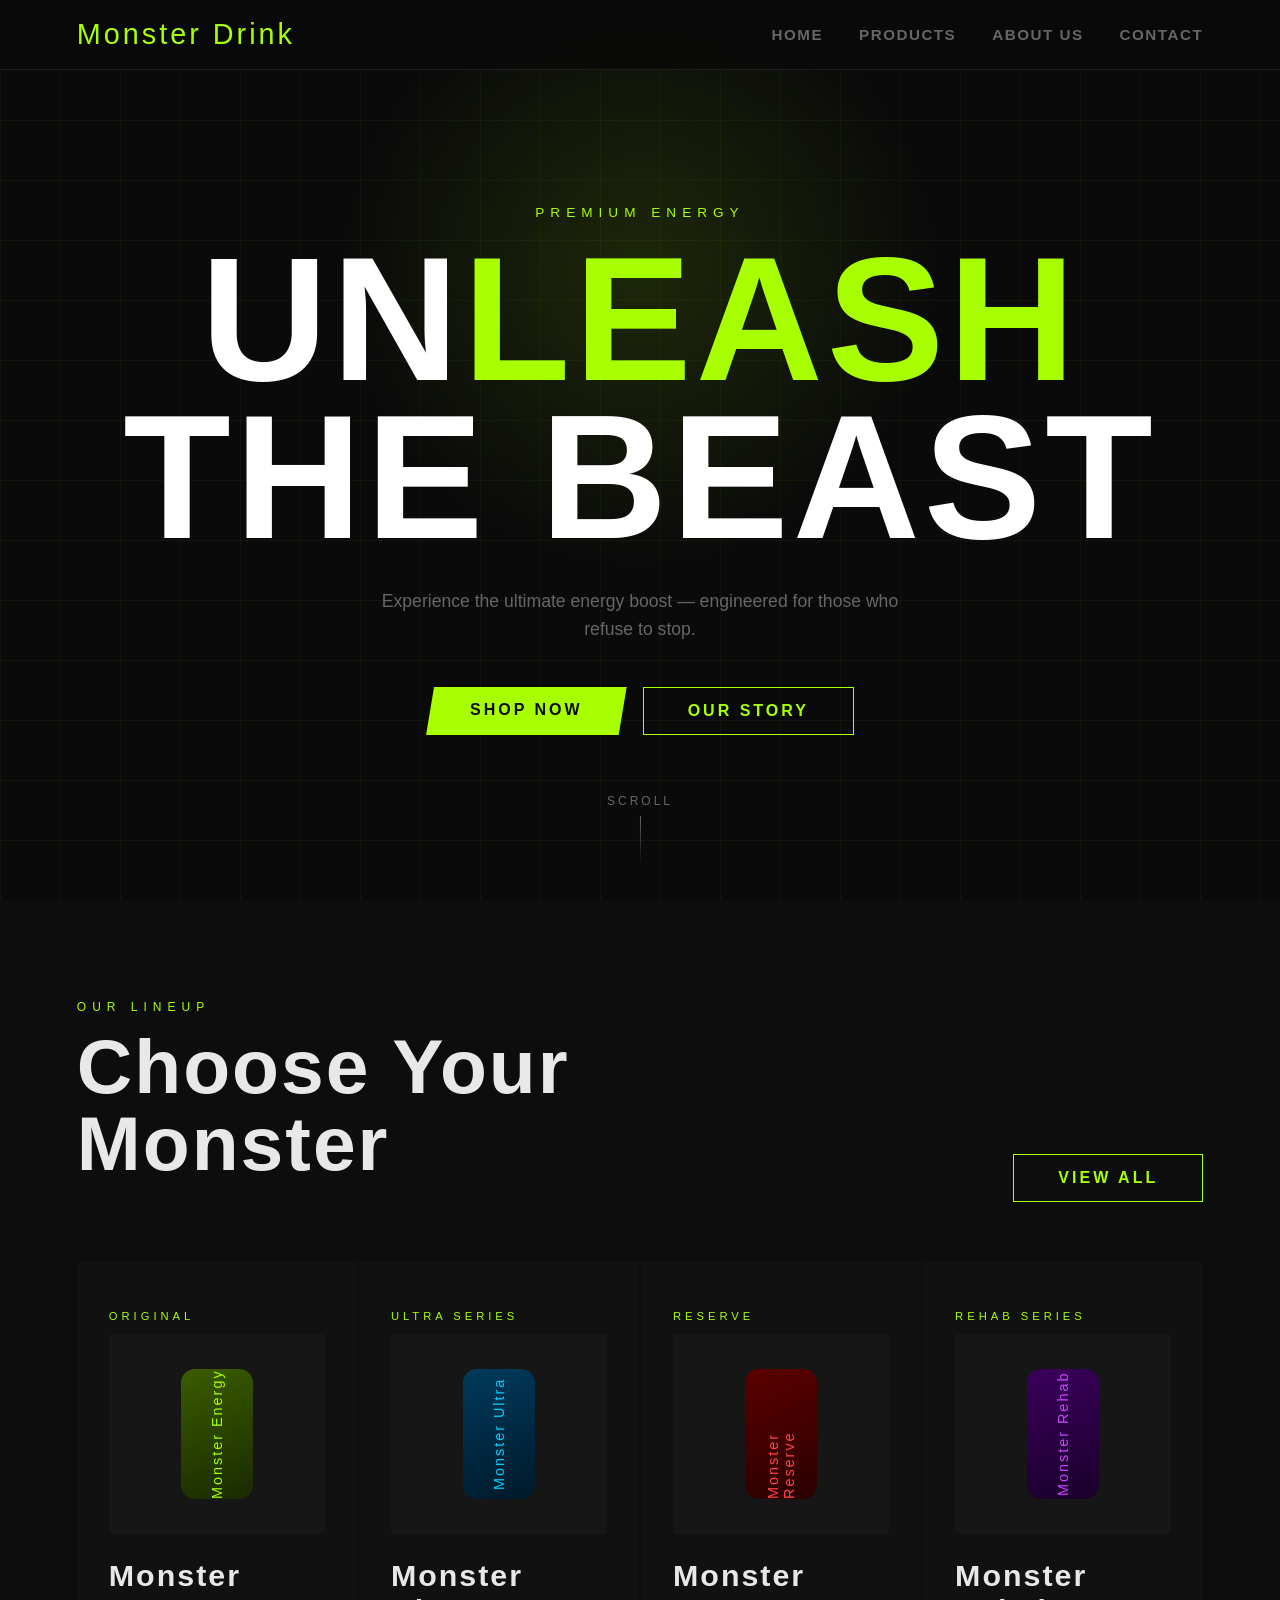
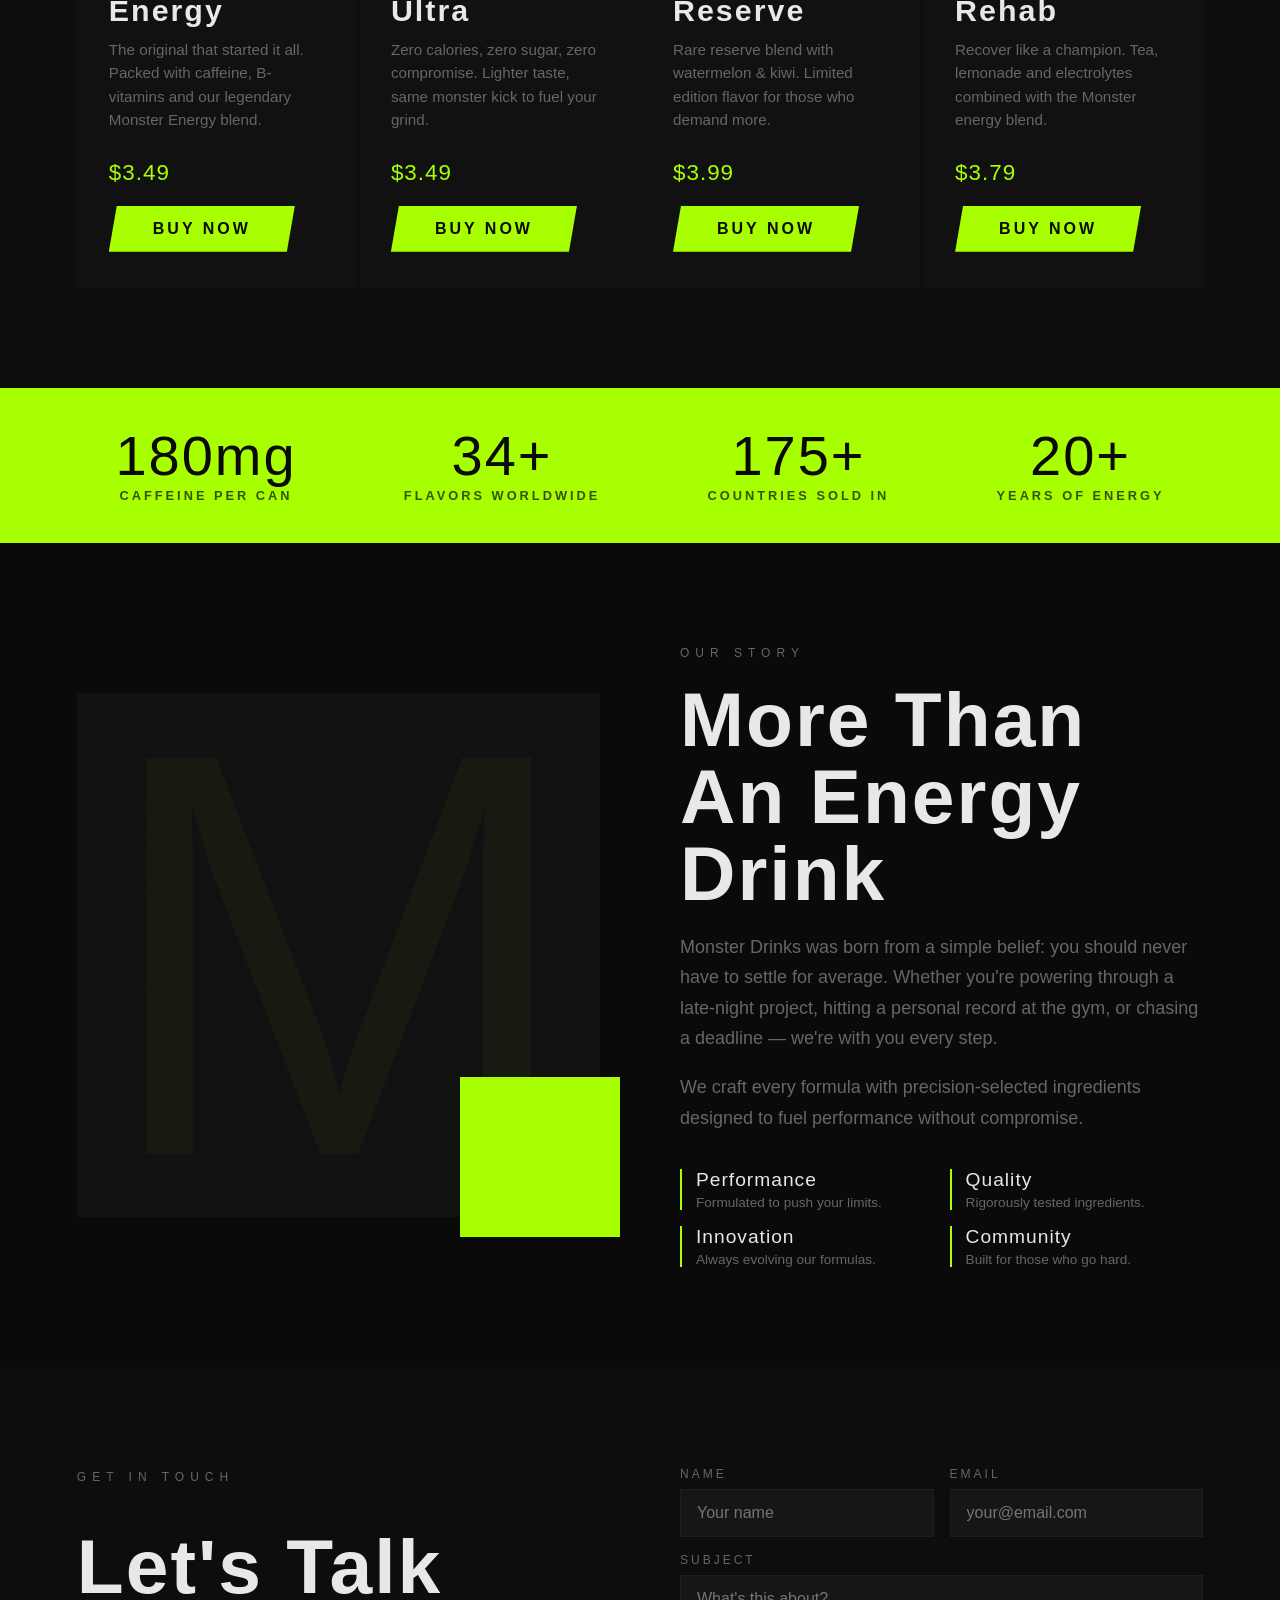
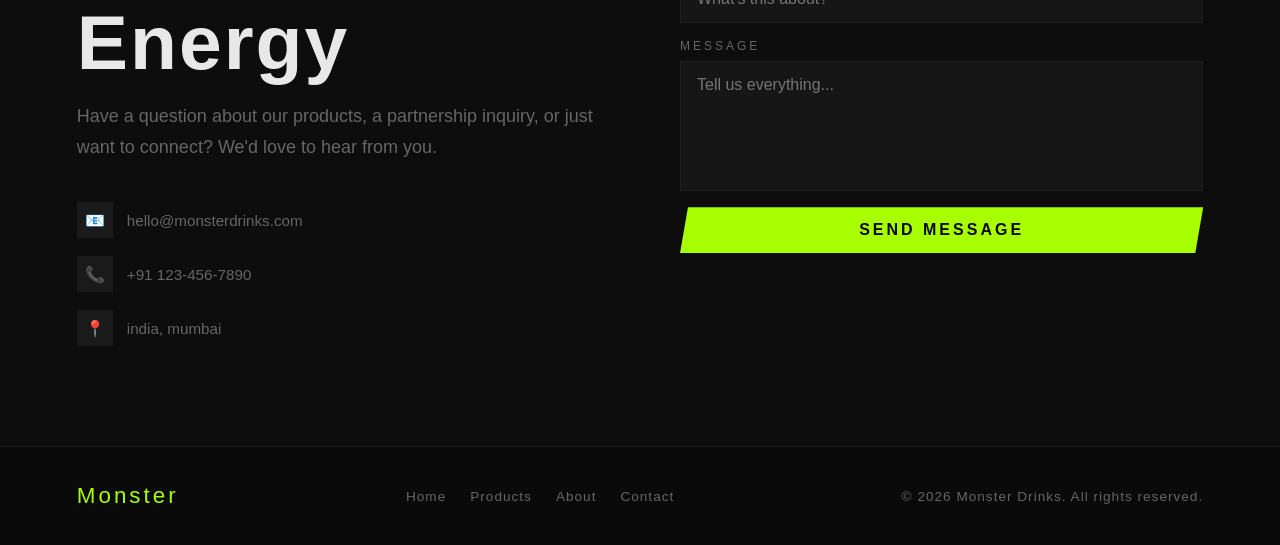
==== index.html @ 2c843d7f "Add initial HTML and CSS files for Monster Drinks website" ====
<!DOCTYPE html>
<html lang="en">
<head>
    <meta charset="UTF-8">
    <meta name="viewport" content="width=device-width, initial-scale=1.0">
    <title>MONSTER DRINKS</title>
    <link rel="stylesheet" href="style.css">
</head>
<body>
      <!-- NAV -->
        <nav>
          <a href="#home" class="nav-logo">Monster Drink</a>
          <div class="nav-links">
            <a href="#home">Home</a>
            <a href="#products">Products</a>
            <a href="#about">About Us</a>
            <a href="#contact">Contact</a>
          </div>
        </nav>

        <!-- HERO -->
        <section id="home">
          <div class="hero-content">
             <p class="hero-eyebrow"> Premium Energy</p>
      <h1 class="hero-title">UN<span>LEASH</span><br>THE BEAST</h1>
      <p class="hero-sub">
        Experience the ultimate energy boost — engineered for those who refuse to stop.
      </p>
      <div class="hero-btns">
        <a href="#products" class="btn">Shop Now</a>
        <a href="#about" class="btn btn-outline">Our Story</a>
      </div>
    </div>
    <div class="scroll-hint">Scroll</div>
  </section>

  <!-- PRODUCTS -->
  <section id="products">
    <div class="products-header">
      <div>
        <p class="section-label">Our Lineup</p>
        <h2 class="section-title">Choose Your<br>Monster</h2>
      </div>
      <a href="#" class="btn btn-outline">View All</a>
    </div>

    <div class="product-grid">

      <div class="product-card">
        <p class="product-tag">Original</p>
        <div class="product-img-wrap">
          <div class="can-art can-green">Monster Energy</div>
        </div>
        <h3 class="product-name">Monster Energy</h3>
        <p class="product-desc">The original that started it all. Packed with caffeine, B-vitamins and our legendary Monster Energy blend.</p>
        <p class="product-price">$3.49</p>
        <a href="#" class="btn">Buy Now</a>
      </div>

      <div class="product-card">
        <p class="product-tag">Ultra Series</p>
        <div class="product-img-wrap">
          <div class="can-art can-blue">Monster Ultra</div>
        </div>
        <h3 class="product-name">Monster Ultra</h3>
        <p class="product-desc">Zero calories, zero sugar, zero compromise. Lighter taste, same monster kick to fuel your grind.</p>
        <p class="product-price">$3.49</p>
        <a href="#" class="btn">Buy Now</a>
      </div>

      <div class="product-card">
        <p class="product-tag">Reserve</p>
        <div class="product-img-wrap">
          <div class="can-art can-red">Monster Reserve</div>
        </div>
        <h3 class="product-name">Monster Reserve</h3>
        <p class="product-desc">Rare reserve blend with watermelon &amp; kiwi. Limited edition flavor for those who demand more.</p>
        <p class="product-price">$3.99</p>
        <a href="#" class="btn">Buy Now</a>
      </div>

      <div class="product-card">
        <p class="product-tag">Rehab Series</p>
        <div class="product-img-wrap">
          <div class="can-art can-purple">Monster Rehab</div>
        </div>
        <h3 class="product-name">Monster Rehab</h3>
        <p class="product-desc">Recover like a champion. Tea, lemonade and electrolytes combined with the Monster energy blend.</p>
        <p class="product-price">$3.79</p>
        <a href="#" class="btn">Buy Now</a>
      </div>

    </div>
  </section>

  <!-- STATS BAR -->
  <div class="stats-bar">
    <div class="stat-item">
      <div class="stat-number">180mg</div>
      <div class="stat-label">Caffeine per can</div>
    </div>
    <div class="stat-item">
      <div class="stat-number">34+</div>
      <div class="stat-label">Flavors worldwide</div>
    </div>
    <div class="stat-item">
      <div class="stat-number">175+</div>
      <div class="stat-label">Countries sold in</div>
    </div>
    <div class="stat-item">
      <div class="stat-number">20+</div>
      <div class="stat-label">Years of energy</div>
    </div>
  </div>
  
  <!-- ABOUT -->
  <section id="about">
    <div class="about-visual">
      <div class="about-bg-box"></div>
      <div class="about-accent"></div>
    </div>
    <div class="about-text">
      <p class="section-label">Our Story</p>
      <h2 class="section-title">More Than<br>An Energy Drink</h2>
      <p>Monster Drinks was born from a simple belief: you should never have to settle for average. Whether you're powering through a late-night project, hitting a personal record at the gym, or chasing a deadline — we're with you every step.</p>
      <p>We craft every formula with precision-selected ingredients designed to fuel performance without compromise.</p>
      <div class="about-values">
        <div class="value-item">
          <div class="value-title">Performance</div>
          <div class="value-desc">Formulated to push your limits.</div>
        </div>
        <div class="value-item">
          <div class="value-title">Quality</div>
          <div class="value-desc">Rigorously tested ingredients.</div>
        </div>
        <div class="value-item">
          <div class="value-title">Innovation</div>
          <div class="value-desc">Always evolving our formulas.</div>
        </div>
        <div class="value-item">
          <div class="value-title">Community</div>
          <div class="value-desc">Built for those who go hard.</div>
        </div>
      </div>
    </div>
  </section>

  <!-- CONTACT -->
  <section id="contact">
    <div class="contact-inner">
      <div class="contact-info">
        <p class="section-label">Get In Touch</p>
        <h2 class="section-title">Let's Talk<br>Energy</h2>
        <p>Have a question about our products, a partnership inquiry, or just want to connect? We'd love to hear from you.</p>
        <div class="contact-detail">
          <div class="contact-line">
            <span class="icon">📧</span>
            hello@monsterdrinks.com
          </div>
          <div class="contact-line">
            <span class="icon">📞</span>
            +91 123-456-7890
          </div>
          <div class="contact-line">
            <span class="icon">📍</span>
            india, mumbai
          </div>
        </div>
      </div>

      <form class="contact-form" id="contactForm">
        <div class="form-row">
          <div class="form-group">
            <label for="name">Name</label>
            <input type="text" id="name" name="name" placeholder="Your name" required>
          </div>
          <div class="form-group">
            <label for="email">Email</label>
            <input type="email" id="email" name="email" placeholder="your@email.com" required>
          </div>
        </div>
        <div class="form-group">
          <label for="subject">Subject</label>
          <input type="text" id="subject" name="subject" placeholder="What's this about?">
        </div>
        <div class="form-group">
          <label for="message">Message</label>
          <textarea id="message" name="message" placeholder="Tell us everything..." required></textarea>
        </div>
        <button type="submit" class="btn" id="submitBtn">Send Message</button>
      </form>
    </div>
  </section>

  <!-- FOOTER -->
  <footer>
    <span class="footer-logo">Monster</span>
    <div class="footer-links">
      <a href="#home">Home</a>
      <a href="#products">Products</a>
      <a href="#about">About</a>
      <a href="#contact">Contact</a>
    </div>
    <span>&copy; 2026 Monster Drinks. All rights reserved.</span>
  </footer>

  <script src="script.js"></script>
</body>
</html>
---- style.css ----
/* ============================================
   MONSTER DRINKS — style.css
   ============================================ */

/* ── CSS VARIABLES ── */
:root {
  --green:   #a8ff00;
  --dark:    #0a0a0a;
  --card-bg: #111;
  --text:    #e8e8e8;
  --muted:   #666;
  --border:  #1e1e1e;
}

/* ── RESET ── */
*, *::before, *::after {
  box-sizing: border-box;
  margin: 0;
  padding: 0;
}

html { scroll-behavior: smooth; }

body {
  background: var(--dark);
  color: var(--text);
  font-family: 'Barlow Condensed', sans-serif;
  font-size: 18px;
  overflow-x: hidden;
}

/* ============================================
   NAV
   ============================================ */
nav {
  position: fixed;
  top: 0; left: 0; right: 0;
  z-index: 100;
  display: flex;
  justify-content: space-between;
  align-items: center;
  padding: 18px 6vw;
  background: rgba(10, 10, 10, 0.85);
  backdrop-filter: blur(12px);
  border-bottom: 1px solid var(--border);
}

.nav-logo {
  font-family: 'Bebas Neue', sans-serif;
  font-size: 1.8rem;
  letter-spacing: 3px;
  color: var(--green);
  text-decoration: none;
}

.nav-links {
  display: flex;
  gap: 36px;
}

.nav-links a {
  text-decoration: none;
  color: var(--muted);
  font-weight: 600;
  font-size: 0.95rem;
  letter-spacing: 1.5px;
  text-transform: uppercase;
  transition: color 0.2s;
}

.nav-links a:hover { color: var(--green); }

/* ============================================
   BUTTONS
   ============================================ */
.btn {
  display: inline-block;
  padding: 14px 44px;
  background: var(--green);
  color: var(--dark);
  font-family: 'Barlow Condensed', sans-serif;
  font-size: 1rem;
  font-weight: 700;
  letter-spacing: 3px;
  text-transform: uppercase;
  text-decoration: none;
  border: none;
  cursor: pointer;
  transition: transform 0.15s, box-shadow 0.15s;
  clip-path: polygon(8px 0%, 100% 0%, calc(100% - 8px) 100%, 0% 100%);
}

.btn:hover {
  transform: translateY(-2px);
  box-shadow: 0 8px 30px rgba(168, 255, 0, 0.35);
}

.btn-outline {
  background: transparent;
  color: var(--green);
  border: 1px solid var(--green);
  clip-path: none;
}

.btn-outline:hover {
  background: var(--green);
  color: var(--dark);
  box-shadow: 0 8px 30px rgba(168, 255, 0, 0.35);
}

/* ============================================
   HERO (#home)
   ============================================ */
#home {
  min-height: 100vh;
  display: grid;
  place-items: center;
  text-align: center;
  padding: 120px 6vw 80px;
  position: relative;
  overflow: hidden;
}

/* animated grid background */
#home::before {
  content: '';
  position: absolute;
  inset: 0;
  background-image:
    linear-gradient(rgba(168, 255, 0, 0.04) 1px, transparent 1px),
    linear-gradient(90deg, rgba(168, 255, 0, 0.04) 1px, transparent 1px);
  background-size: 60px 60px;
  animation: gridShift 20s linear infinite;
}

/* radial green glow */
#home::after {
  content: '';
  position: absolute;
  top: 30%; left: 50%;
  transform: translate(-50%, -50%);
  width: 600px; height: 600px;
  background: radial-gradient(circle, rgba(168, 255, 0, 0.12) 0%, transparent 70%);
  pointer-events: none;
}

@keyframes gridShift {
  from { background-position: 0 0; }
  to   { background-position: 60px 60px; }
}

.hero-content {
  position: relative;
  z-index: 1;
}

.hero-eyebrow {
  font-size: 0.85rem;
  letter-spacing: 6px;
  text-transform: uppercase;
  color: var(--green);
  margin-bottom: 20px;
}

.hero-title {
  font-family: 'Bebas Neue', sans-serif;
  font-size: clamp(5rem, 14vw, 11rem);
  line-height: 0.9;
  letter-spacing: 4px;
  color: #fff;
  margin-bottom: 30px;
}

.hero-title span { color: var(--green); }

.hero-sub {
  max-width: 520px;
  margin: 0 auto 44px;
  color: var(--muted);
  font-size: 1.1rem;
  font-weight: 300;
  line-height: 1.6;
}

.hero-btns {
  display: flex;
  gap: 16px;
  justify-content: center;
  flex-wrap: wrap;
}

/* scroll indicator */
.scroll-hint {
  position: absolute;
  bottom: 36px;
  left: 50%;
  transform: translateX(-50%);
  display: flex;
  flex-direction: column;
  align-items: center;
  gap: 8px;
  color: var(--muted);
  font-size: 0.75rem;
  letter-spacing: 3px;
  text-transform: uppercase;
}

.scroll-hint::after {
  content: '';
  width: 1px;
  height: 48px;
  background: linear-gradient(to bottom, var(--muted), transparent);
  animation: pulse 2s ease-in-out infinite;
}

@keyframes pulse {
  0%, 100% { opacity: 0.4; }
  50%       { opacity: 1; }
}

/* ============================================
   SECTION BASE
   ============================================ */
section { padding: 100px 6vw; }

.section-label {
  font-size: 0.75rem;
  letter-spacing: 6px;
  text-transform: uppercase;
  color: var(--green);
  margin-bottom: 14px;
}

.section-title {
  font-family: 'Bebas Neue', sans-serif;
  font-size: clamp(2.8rem, 6vw, 5rem);
  letter-spacing: 2px;
  line-height: 1;
  margin-bottom: 20px;
}

/* ============================================
   PRODUCTS (#products)
   ============================================ */
#products { background: #0d0d0d; }

.products-header {
  display: flex;
  justify-content: space-between;
  align-items: flex-end;
  margin-bottom: 60px;
  flex-wrap: wrap;
  gap: 20px;
}

.product-grid {
  display: grid;
  grid-template-columns: repeat(auto-fit, minmax(260px, 1fr));
  gap: 2px;
}

.product-card {
  background: var(--card-bg);
  padding: 48px 32px 36px;
  position: relative;
  overflow: hidden;
  transition: transform 0.3s;
}

.product-card::before {
  content: '';
  position: absolute;
  top: 0; left: 0; right: 0;
  height: 2px;
  background: var(--green);
  transform: scaleX(0);
  transition: transform 0.3s;
  transform-origin: left;
}

.product-card:hover { transform: translateY(-6px); }
.product-card:hover::before { transform: scaleX(1); }

.product-tag {
  font-size: 0.7rem;
  letter-spacing: 4px;
  text-transform: uppercase;
  color: var(--green);
  margin-bottom: 12px;
}

.product-img-wrap {
  width: 100%;
  height: 200px;
  display: flex;
  align-items: center;
  justify-content: center;
  margin-bottom: 24px;
  background: #161616;
  border-radius: 4px;
  overflow: hidden;
}

/* placeholder can art */
.can-art {
  width: 72px;
  height: 130px;
  border-radius: 14px;
  display: flex;
  align-items: center;
  justify-content: center;
  font-family: 'Bebas Neue', sans-serif;
  font-size: 0.9rem;
  letter-spacing: 2px;
  writing-mode: vertical-rl;
  text-orientation: mixed;
  transform: rotate(180deg);
}

.can-green  { background: linear-gradient(160deg, #1a2a00, #3a5c00); color: var(--green); }
.can-blue   { background: linear-gradient(160deg, #001a2a, #003a5c); color: #00cfff; }
.can-red    { background: linear-gradient(160deg, #2a0000, #5c0000); color: #ff4444; }
.can-purple { background: linear-gradient(160deg, #1a002a, #3a005c); color: #cc44ff; }

.product-name {
  font-family: 'Bebas Neue', sans-serif;
  font-size: 1.9rem;
  letter-spacing: 2px;
  margin-bottom: 10px;
}

.product-desc {
  color: var(--muted);
  font-size: 0.95rem;
  font-weight: 300;
  line-height: 1.55;
  margin-bottom: 28px;
}

.product-price {
  font-family: 'Bebas Neue', sans-serif;
  font-size: 1.4rem;
  color: var(--green);
  letter-spacing: 1px;
  margin-bottom: 20px;
}

/* ============================================
   STATS BAR
   ============================================ */
.stats-bar {
  background: var(--green);
  color: var(--dark);
  padding: 40px 6vw;
  display: flex;
  justify-content: space-around;
  flex-wrap: wrap;
  gap: 30px;
  text-align: center;
}

.stat-number {
  font-family: 'Bebas Neue', sans-serif;
  font-size: 3.5rem;
  letter-spacing: 2px;
  line-height: 1;
}

.stat-label {
  font-size: 0.8rem;
  letter-spacing: 3px;
  text-transform: uppercase;
  font-weight: 700;
  opacity: 0.7;
  margin-top: 4px;
}

/* ============================================
   ABOUT (#about)
   ============================================ */
#about {
  display: grid;
  grid-template-columns: 1fr 1fr;
  gap: 80px;
  align-items: center;
}

.about-visual { position: relative; }

.about-bg-box {
  width: 100%;
  padding-top: 100%;
  background: #111;
  position: relative;
  overflow: hidden;
}

.about-bg-box::after {
  content: 'M';
  position: absolute;
  inset: 0;
  display: flex;
  align-items: center;
  justify-content: center;
  font-family: 'Bebas Neue', sans-serif;
  font-size: 45vw;
  color: rgba(168, 255, 0, 0.04);
  line-height: 1;
}

.about-accent {
  position: absolute;
  bottom: -20px; right: -20px;
  width: 160px; height: 160px;
  background: var(--green);
}

.about-text p {
  color: var(--muted);
  font-weight: 300;
  line-height: 1.7;
  margin-bottom: 18px;
}

.about-values {
  display: grid;
  grid-template-columns: 1fr 1fr;
  gap: 16px;
  margin-top: 36px;
}

.value-item {
  border-left: 2px solid var(--green);
  padding-left: 14px;
}

.value-title {
  font-family: 'Bebas Neue', sans-serif;
  font-size: 1.2rem;
  letter-spacing: 1px;
  margin-bottom: 4px;
}

.value-desc {
  color: var(--muted);
  font-size: 0.85rem;
}

/* ============================================
   CONTACT (#contact)
   ============================================ */
#contact { background: #0d0d0d; }

.contact-inner {
  display: grid;
  grid-template-columns: 1fr 1fr;
  gap: 80px;
  align-items: start;
}

.contact-info p {
  color: var(--muted);
  font-weight: 300;
  line-height: 1.7;
  margin-bottom: 40px;
}

.contact-detail {
  display: flex;
  flex-direction: column;
  gap: 18px;
}

.contact-line {
  display: flex;
  align-items: center;
  gap: 14px;
  color: var(--muted);
  font-size: 0.95rem;
}

.contact-line .icon {
  width: 36px; height: 36px;
  background: #1a1a1a;
  display: flex;
  align-items: center;
  justify-content: center;
  font-size: 1rem;
  flex-shrink: 0;
}

/* form */
.contact-form {
  display: flex;
  flex-direction: column;
  gap: 16px;
}

.form-row {
  display: grid;
  grid-template-columns: 1fr 1fr;
  gap: 16px;
}

.form-group {
  display: flex;
  flex-direction: column;
  gap: 8px;
}

.form-group label {
  font-size: 0.75rem;
  letter-spacing: 3px;
  text-transform: uppercase;
  color: var(--muted);
}

.form-group input,
.form-group textarea {
  background: #161616;
  border: 1px solid var(--border);
  color: var(--text);
  font-family: 'Barlow Condensed', sans-serif;
  font-size: 1rem;
  padding: 14px 16px;
  outline: none;
  transition: border-color 0.2s;
  resize: none;
}

.form-group input:focus,
.form-group textarea:focus { border-color: var(--green); }

.form-group textarea { min-height: 130px; }

/* ============================================
   FOOTER
   ============================================ */
footer {
  border-top: 1px solid var(--border);
  padding: 36px 6vw;
  display: flex;
  justify-content: space-between;
  align-items: center;
  flex-wrap: wrap;
  gap: 20px;
  color: var(--muted);
  font-size: 0.85rem;
  letter-spacing: 1px;
}

.footer-logo {
  font-family: 'Bebas Neue', sans-serif;
  font-size: 1.4rem;
  color: var(--green);
  letter-spacing: 3px;
}

.footer-links { display: flex; gap: 24px; }

.footer-links a {
  color: var(--muted);
  text-decoration: none;
  transition: color 0.2s;
}

.footer-links a:hover { color: var(--green); }

/* ============================================
   RESPONSIVE
   ============================================ */
@media (max-width: 768px) {
  nav { padding: 16px 5vw; }
  .nav-links { gap: 20px; }
  .nav-links a { font-size: 0.8rem; }

  #about,
  .contact-inner { grid-template-columns: 1fr; gap: 50px; }

  .about-visual { display: none; }

  .form-row { grid-template-columns: 1fr; }

  .products-header { flex-direction: column; align-items: flex-start; }

  footer { flex-direction: column; align-items: flex-start; }
}
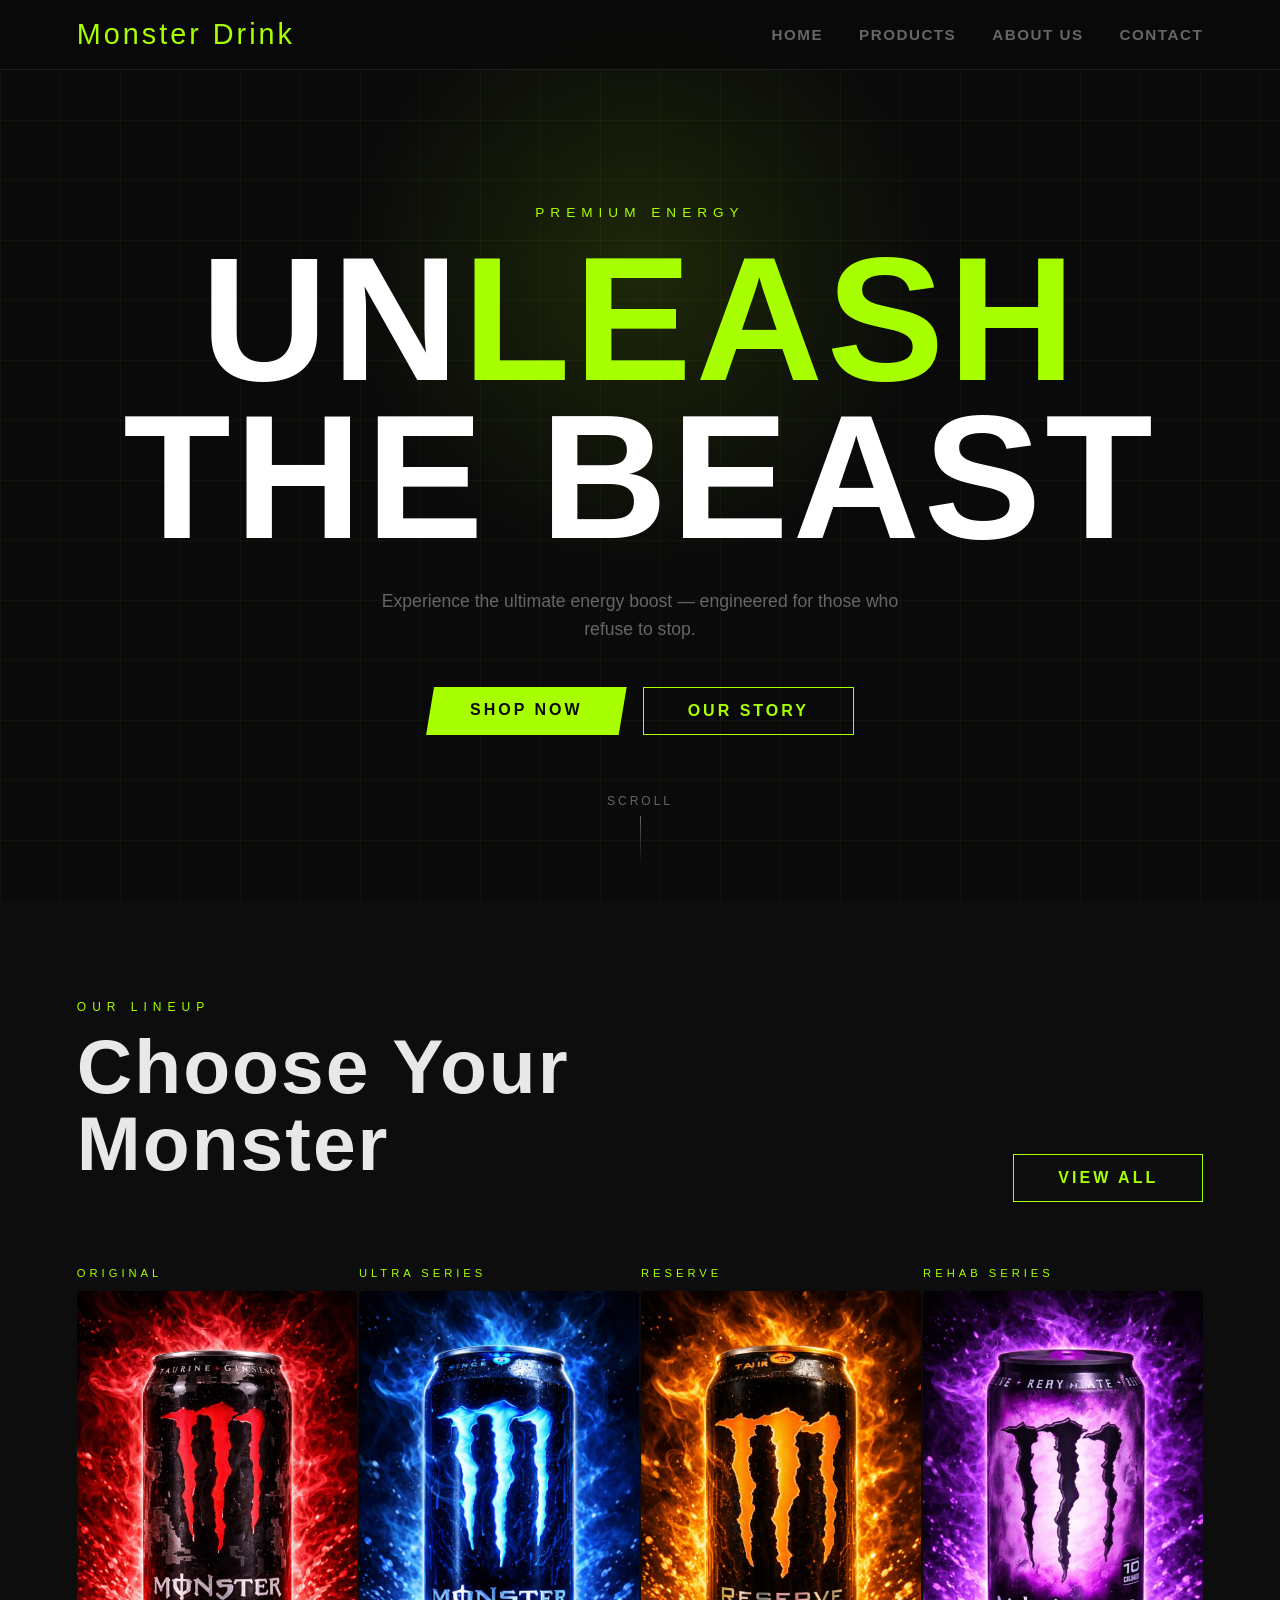
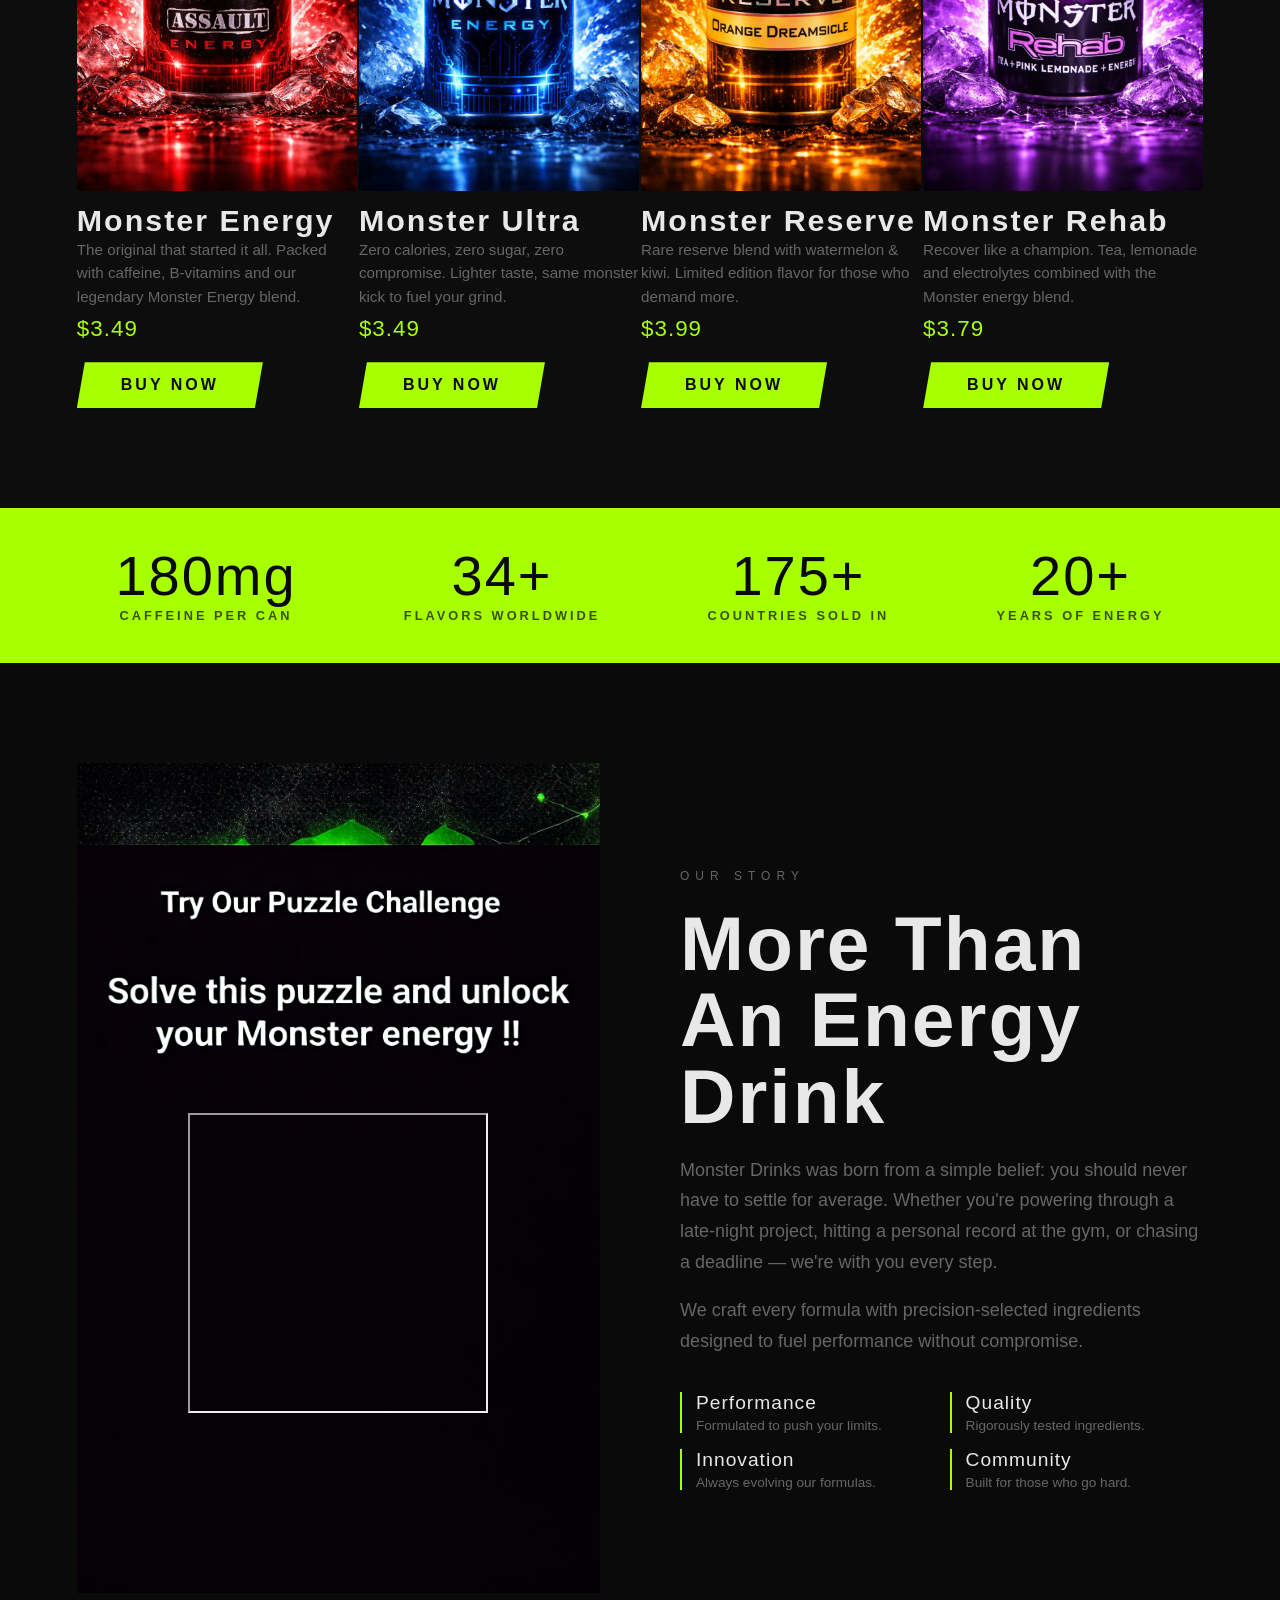
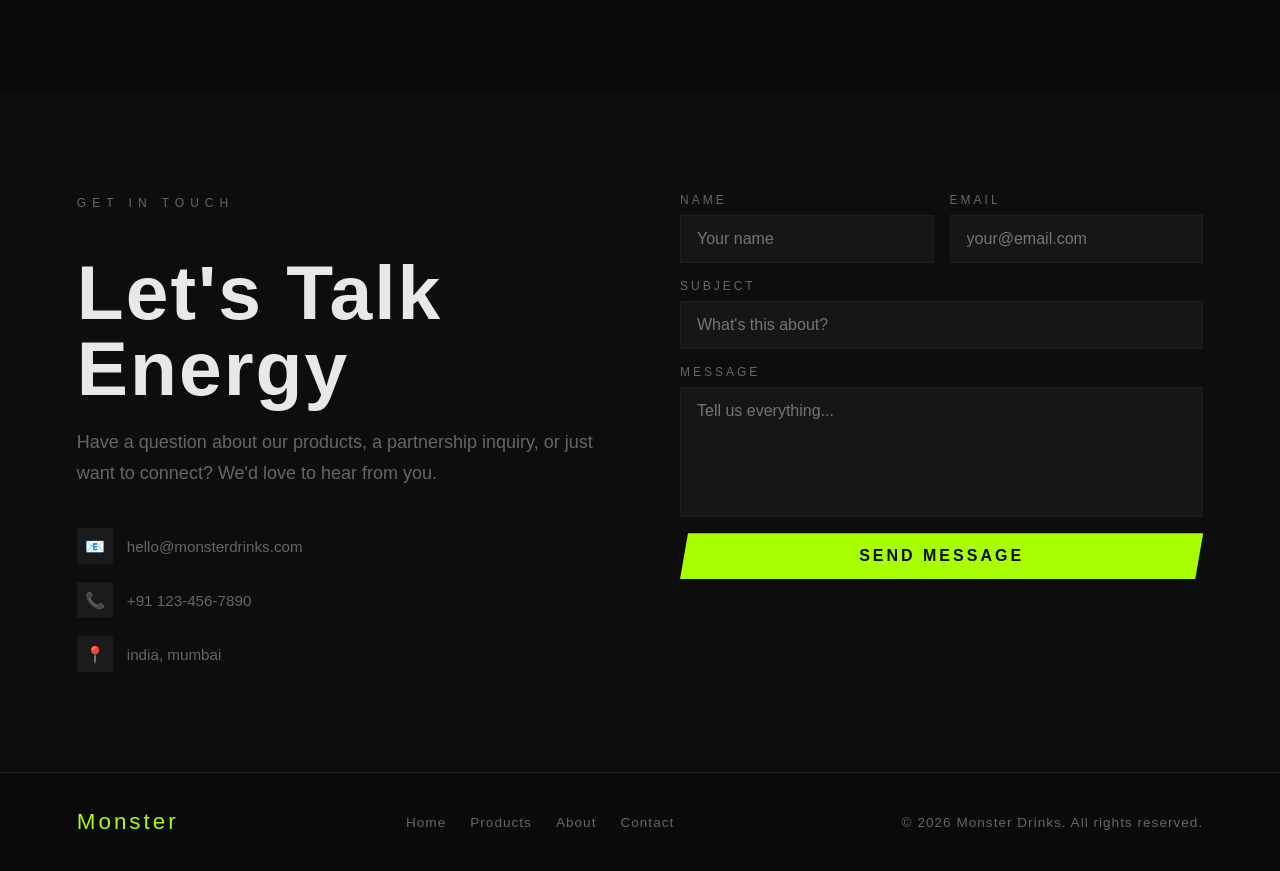
==== commit 5c625124: "Merge branch 'main' of https://github.com/RiyaSharma-19/Monster-Website" ====
--- a/index.html
+++ b/index.html
@@ -49,7 +49,7 @@
       <div class="product-card">
         <p class="product-tag">Original</p>
         <div class="product-img-wrap">
-          <div class="can-art can-green">Monster Energy</div>
+          <div class="can-art can-green"></div>
         </div>
         <h3 class="product-name">Monster Energy</h3>
         <p class="product-desc">The original that started it all. Packed with caffeine, B-vitamins and our legendary Monster Energy blend.</p>
@@ -60,9 +60,9 @@
       <div class="product-card">
         <p class="product-tag">Ultra Series</p>
         <div class="product-img-wrap">
-          <div class="can-art can-blue">Monster Ultra</div>
-        </div>
-        <h3 class="product-name">Monster Ultra</h3>
+          <div class="can-art can-blue"></div>
+        </div>
+        <h3 class="product-name name">Monster Ultra</h3>
         <p class="product-desc">Zero calories, zero sugar, zero compromise. Lighter taste, same monster kick to fuel your grind.</p>
         <p class="product-price">$3.49</p>
         <a href="#" class="btn">Buy Now</a>
@@ -71,7 +71,7 @@
       <div class="product-card">
         <p class="product-tag">Reserve</p>
         <div class="product-img-wrap">
-          <div class="can-art can-red">Monster Reserve</div>
+          <div class="can-art can-red"></div>
         </div>
         <h3 class="product-name">Monster Reserve</h3>
         <p class="product-desc">Rare reserve blend with watermelon &amp; kiwi. Limited edition flavor for those who demand more.</p>
@@ -82,7 +82,7 @@
       <div class="product-card">
         <p class="product-tag">Rehab Series</p>
         <div class="product-img-wrap">
-          <div class="can-art can-purple">Monster Rehab</div>
+          <div class="can-art can-purple"></div>
         </div>
         <h3 class="product-name">Monster Rehab</h3>
         <p class="product-desc">Recover like a champion. Tea, lemonade and electrolytes combined with the Monster energy blend.</p>
@@ -116,7 +116,12 @@
   <!-- ABOUT -->
   <section id="about">
     <div class="about-visual">
-      <div class="about-bg-box"></div>
+      <div class="about-bg-box">
+        <div class="puzzle">
+        <iframe src="https://ruwix.com/online-puzzle-simulators/sliding-15-puzzle?scale=1&rept=1&scram=1&nums=1&pic=https%3A%2F%2Fi1.sndcdn.com%2Favatars-000009354847-p9a6gy-t1080x1080.jpg" scrolling="no" style="overflow: hidden;" width="300" height="300"></iframe>
+        </div>
+  <!-- <img src="green-can.png" alt="Monster Energy Can"> -->
+</div>
       <div class="about-accent"></div>
     </div>
     <div class="about-text">
--- a/style.css
+++ b/style.css
@@ -28,6 +28,18 @@
   font-size: 18px;
   overflow-x: hidden;
 }
+
+.product-name {
+  position: relative;
+  top: 110px;
+}
+
+.product-desc {
+  position: relative;
+  top: 90px;
+}
+
+
 
 /* ============================================
    NAV
@@ -260,8 +272,8 @@
 }
 
 .product-card {
-  background: var(--card-bg);
-  padding: 48px 32px 36px;
+  /*background: var(--card-bg);
+  /*padding: 48px 32px 36px;*/
   position: relative;
   overflow: hidden;
   transition: transform 0.3s;
@@ -291,21 +303,22 @@
 
 .product-img-wrap {
   width: 100%;
-  height: 200px;
+  height: 500px;
   display: flex;
   align-items: center;
   justify-content: center;
-  margin-bottom: 24px;
-  background: #161616;
+  margin-bottom: 2px;
+  /*background: #161616;*/
   border-radius: 4px;
   overflow: hidden;
 }
 
 /* placeholder can art */
 .can-art {
-  width: 72px;
-  height: 130px;
-  border-radius: 14px;
+  padding-top: 0px;
+  width: 100%;
+  height: 100%;
+  border-radius: 2px;
   display: flex;
   align-items: center;
   justify-content: center;
@@ -314,19 +327,59 @@
   letter-spacing: 2px;
   writing-mode: vertical-rl;
   text-orientation: mixed;
-  transform: rotate(180deg);
-}
-
-.can-green  { background: linear-gradient(160deg, #1a2a00, #3a5c00); color: var(--green); }
-.can-blue   { background: linear-gradient(160deg, #001a2a, #003a5c); color: #00cfff; }
-.can-red    { background: linear-gradient(160deg, #2a0000, #5c0000); color: #ff4444; }
-.can-purple { background: linear-gradient(160deg, #1a002a, #3a005c); color: #cc44ff; }
+  /*transform: rotate(180deg);*/
+}
+
+.about-bg-box {
+  background-image: url("green-can.png");
+  background-size: cover;
+  background-position: center;
+  background-repeat: no-repeat;
+}
+
+
+/*.can-green  { background: linear-gradient(160deg, #1a2a00, #3a5c00); color: var(--green); }*/
+.can-green {
+  background-image: url("red-can.png");
+  background-size: cover;
+  background-position: center;
+  background-repeat: no-repeat;
+}
+
+/*.can-blue   { background: linear-gradient(160deg, #001a2a, #003a5c); color: #00cfff; }*/
+.can-blue {
+  background-image: url("blue-can.jpg");
+  background-size: cover;
+  background-position: center;
+  background-repeat: no-repeat;
+}
+
+/*.can-red    { background: linear-gradient(160deg, #2a0000, #5c0000); color: #ff4444; }
+.can-purple { background: linear-gradient(160deg, #1a002a, #3a005c); color: #cc44ff; }*/
+
+.can-red {
+  background-image: url("orange-can.png");
+  background-size: cover;
+  background-position: center;
+  background-repeat: no-repeat;
+}
+
+.can-purple {
+  background-image: url("purple-can.png");
+  background-size: cover;
+  background-position: center;
+  background-repeat: no-repeat;
+}
+
 
 .product-name {
   font-family: 'Bebas Neue', sans-serif;
   font-size: 1.9rem;
   letter-spacing: 2px;
-  margin-bottom: 10px;
+  margin-bottom: 20px;
+  position: relative;
+  display: flex;
+  margin-top: -100px;
 }
 
 .product-desc {
@@ -335,6 +388,7 @@
   font-weight: 300;
   line-height: 1.55;
   margin-bottom: 28px;
+  margin-top: 10px;
 }
 
 .product-price {
@@ -343,6 +397,7 @@
   color: var(--green);
   letter-spacing: 1px;
   margin-bottom: 20px;
+  padding-top: 70px;
 }
 
 /* ============================================
@@ -390,21 +445,24 @@
 .about-bg-box {
   width: 100%;
   padding-top: 100%;
-  background: #111;
+ /* background: #111;*/
   position: relative;
   overflow: hidden;
+  background-size: cover;
+  background-position: center;
+  background-repeat: no-repeat;
 }
 
 .about-bg-box::after {
-  content: 'M';
+  /*content: 'M';*/
   position: absolute;
   inset: 0;
-  display: flex;
+  display:flex;
   align-items: center;
   justify-content: center;
   font-family: 'Bebas Neue', sans-serif;
   font-size: 45vw;
-  color: rgba(168, 255, 0, 0.04);
+  /*color: rgba(168, 255, 0, 0.04);*/
   line-height: 1;
 }
 
@@ -412,7 +470,7 @@
   position: absolute;
   bottom: -20px; right: -20px;
   width: 160px; height: 160px;
-  background: var(--green);
+  /*background: var(--green);*/
 }
 
 .about-text p {
@@ -585,3 +643,51 @@
 
   footer { flex-direction: column; align-items: flex-start; }
 }
+
+.about-bg-box {
+  width: 100%;
+  padding-top: 100%;
+  background: #111;
+  position: relative;
+  overflow: hidden;
+}
+
+/* ADD THIS */
+.about-bg-box img {
+  position: absolute;
+  top: 0;
+  left: 0;
+  /*width: 100%;
+  height: 100%;
+  object-fit: cover; /* fills box perfectly */
+  z-index: 1;
+}
+
+
+.product-tag {
+  margin-top: 5px;
+}
+
+.about-bg-box {
+  background-image: url("puz-back.png");
+  background-size: cover;
+  background-position: center;
+  background-repeat: no-repeat;
+  padding: 0px 0px 0px 0px;
+  padding-top: 350px;
+  /*display:flex;
+  justify-content: center;
+  justify-items: center;
+  padding-bottom: 100px;*/
+}
+
+
+  .puzzle {
+     display:flex;
+  justify-content: center;
+  justify-items: center;
+  padding-bottom: 100px;
+  position: relative;
+  margin-bottom: 80px;
+
+  }
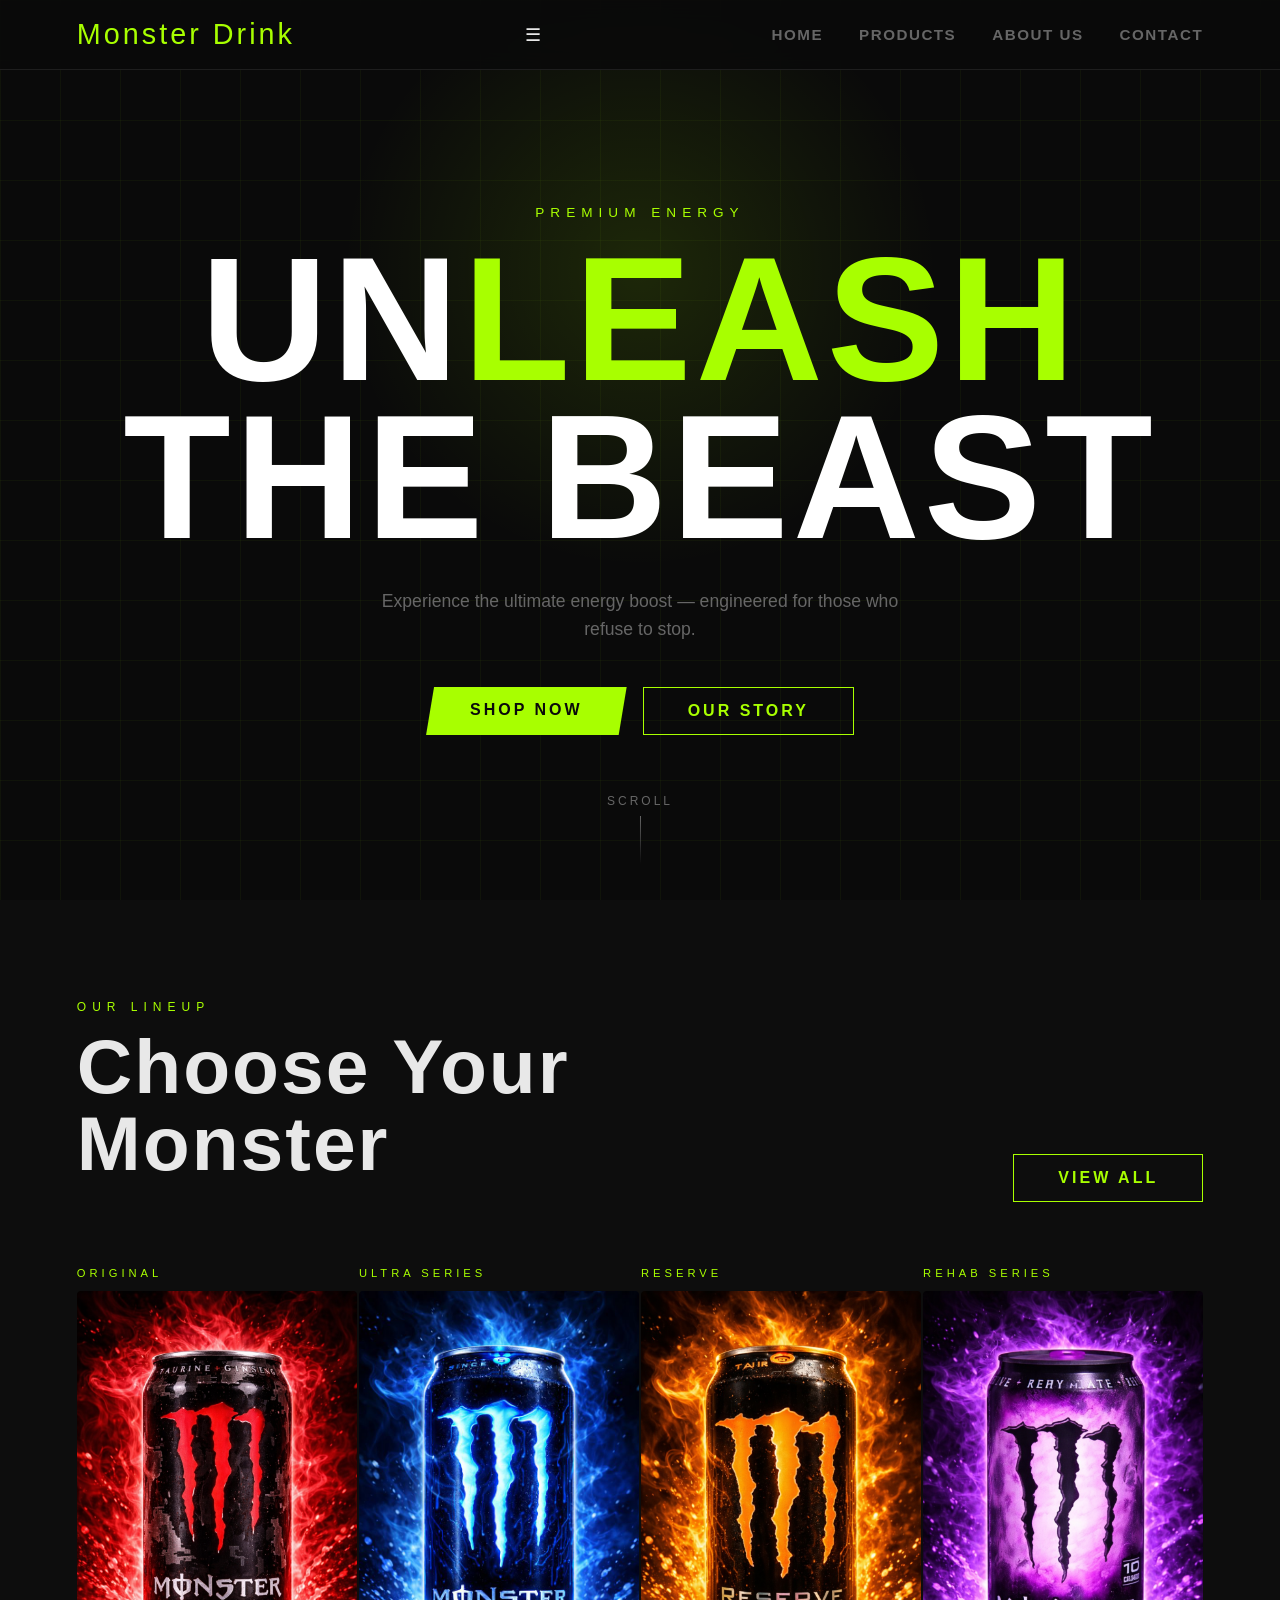
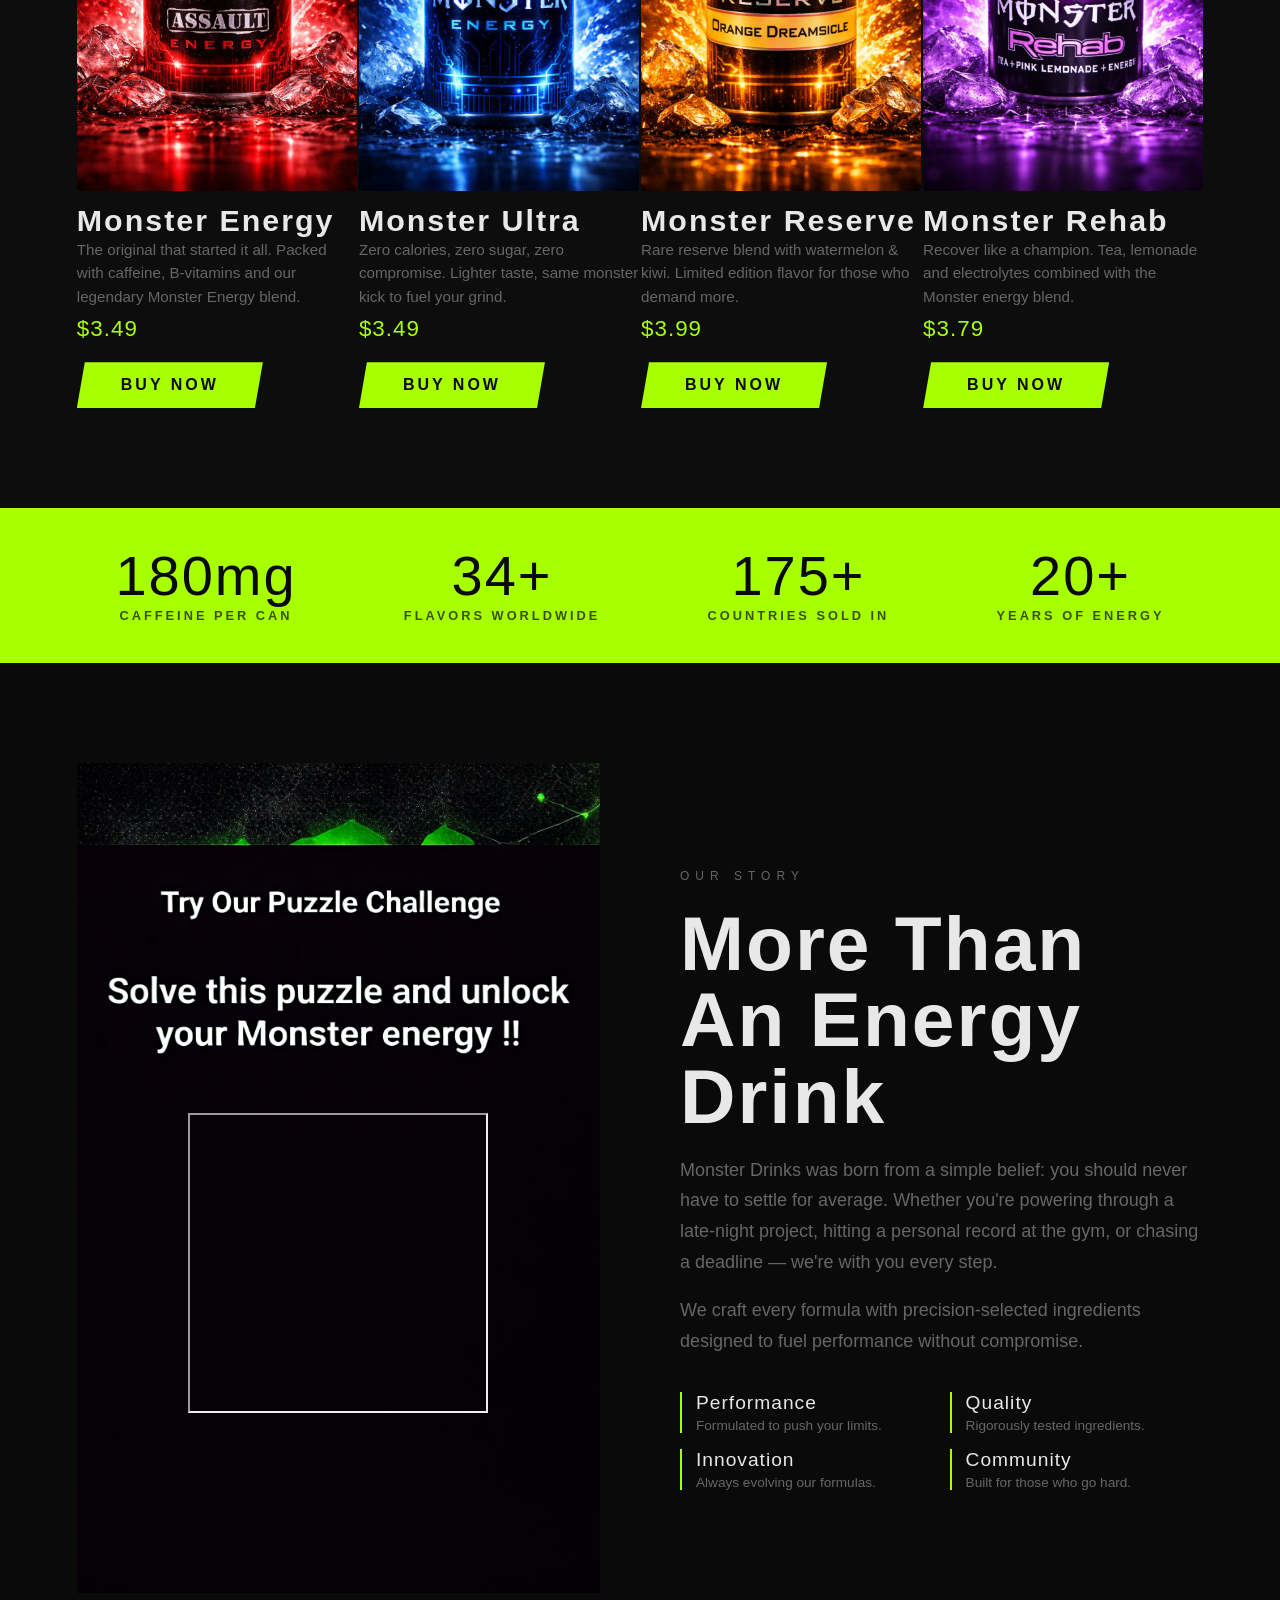
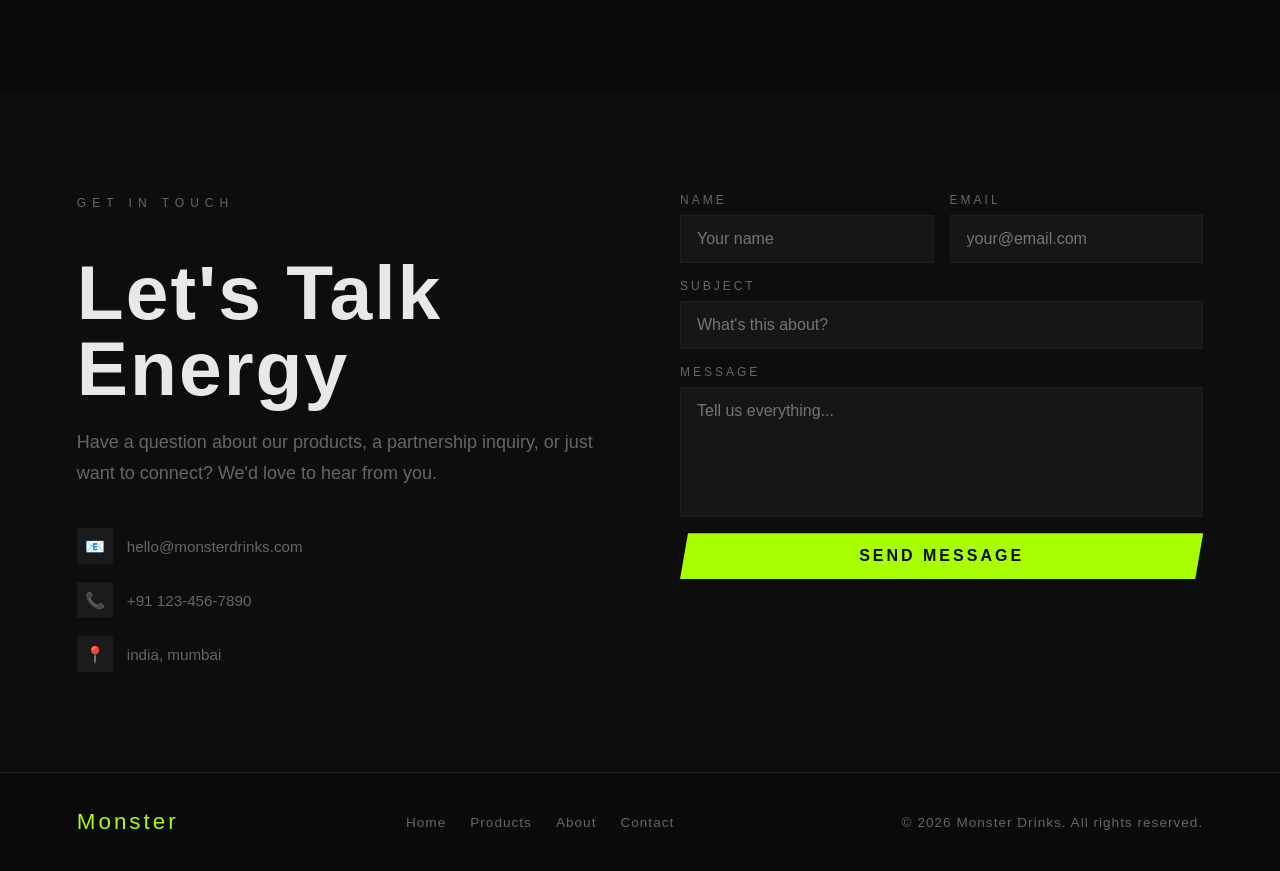
==== commit 1234e8db: "Remove subproject reference from Monster-Website" ====
--- a/index.html
+++ b/index.html
@@ -10,6 +10,7 @@
       <!-- NAV -->
         <nav>
           <a href="#home" class="nav-logo">Monster Drink</a>
+          <div class="menu-toggle">☰</div>
           <div class="nav-links">
             <a href="#home">Home</a>
             <a href="#products">Products</a>
@@ -118,7 +119,7 @@
     <div class="about-visual">
       <div class="about-bg-box">
         <div class="puzzle">
-        <iframe src="https://ruwix.com/online-puzzle-simulators/sliding-15-puzzle?scale=1&rept=1&scram=1&nums=1&pic=https%3A%2F%2Fi1.sndcdn.com%2Favatars-000009354847-p9a6gy-t1080x1080.jpg" scrolling="no" style="overflow: hidden;" width="300" height="300"></iframe>
+        <iframe src="https://ruwix.com/online-puzzle-simulators/sliding-15-puzzle?scale=1&rept=1&scram=1&nums=1&pic=https%3A%2F%2Fi1.sndcdn.com%2Favatars-000009354847-p9a6gy-t1080x1080.jpg" scrolling="no" style="overflow: hidden;max-width: 100%;" width="300" height="300"></iframe>
         </div>
   <!-- <img src="green-can.png" alt="Monster Energy Can"> -->
 </div>
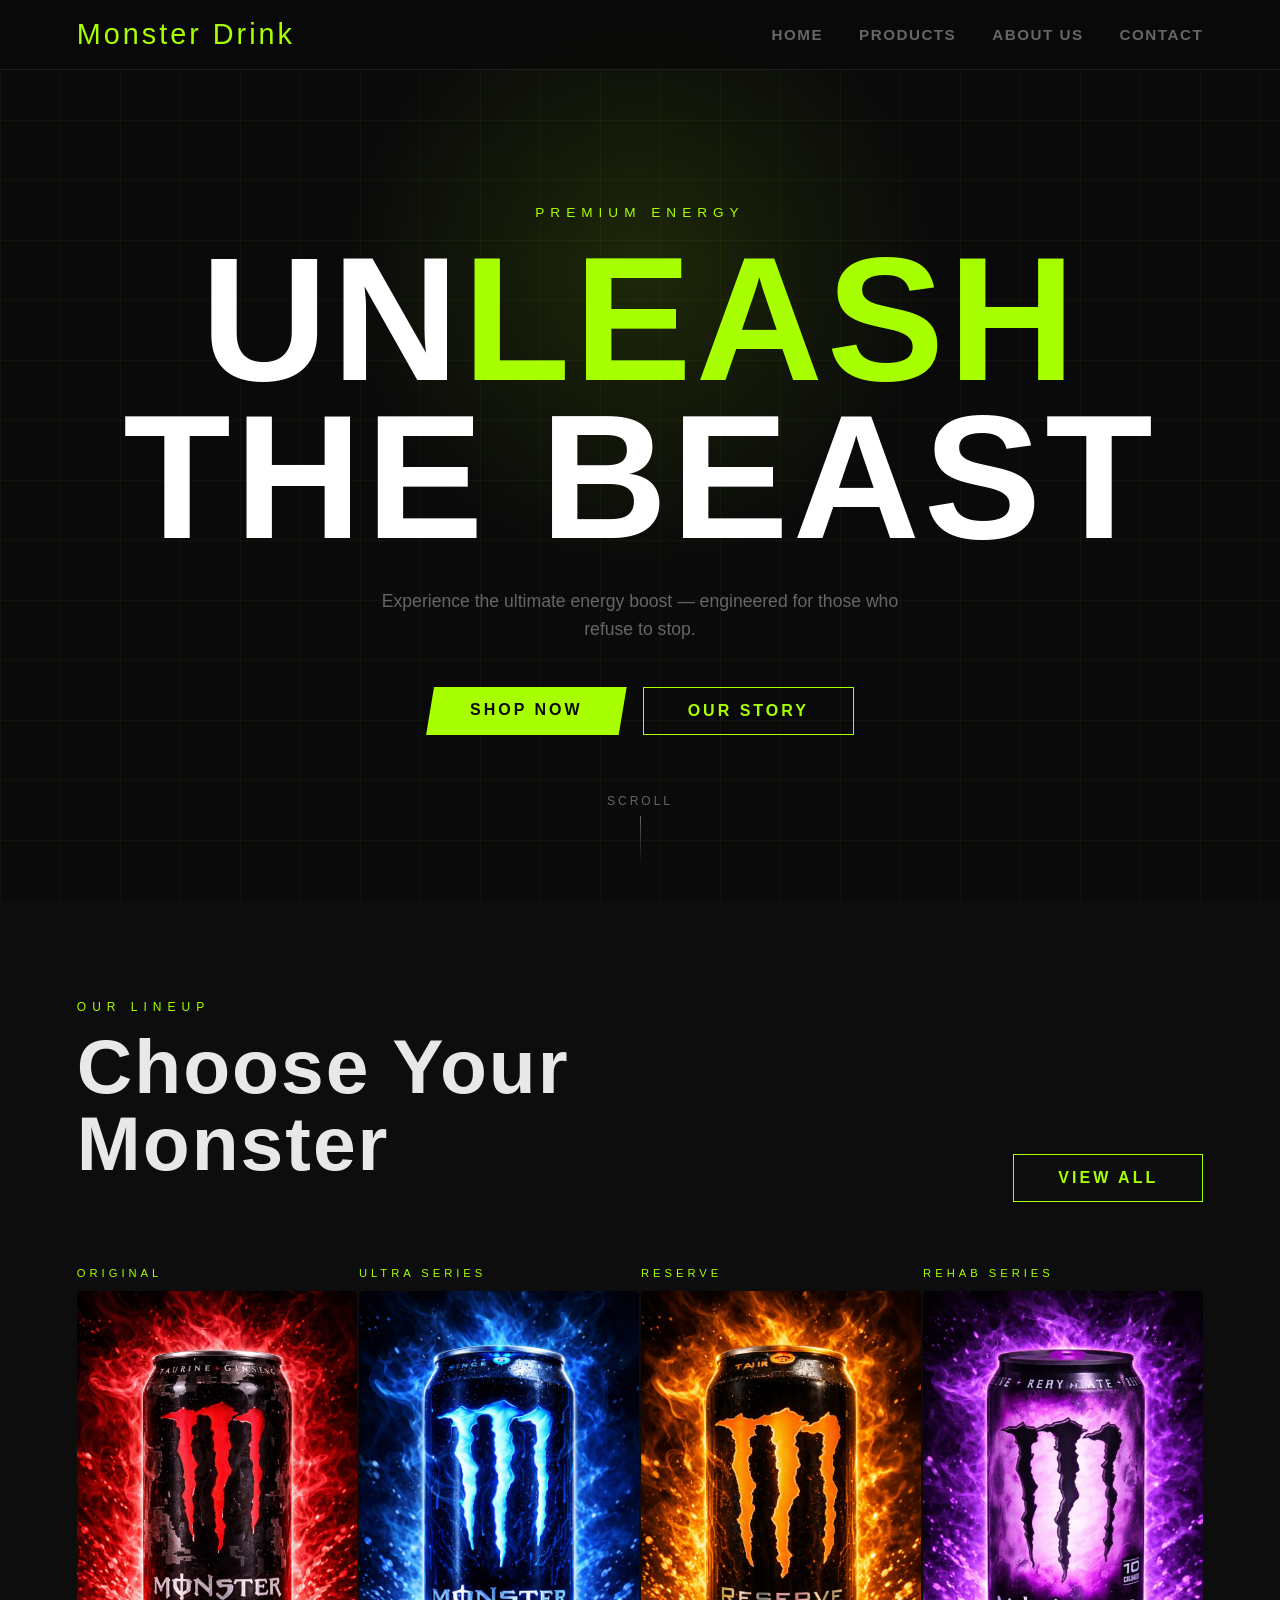
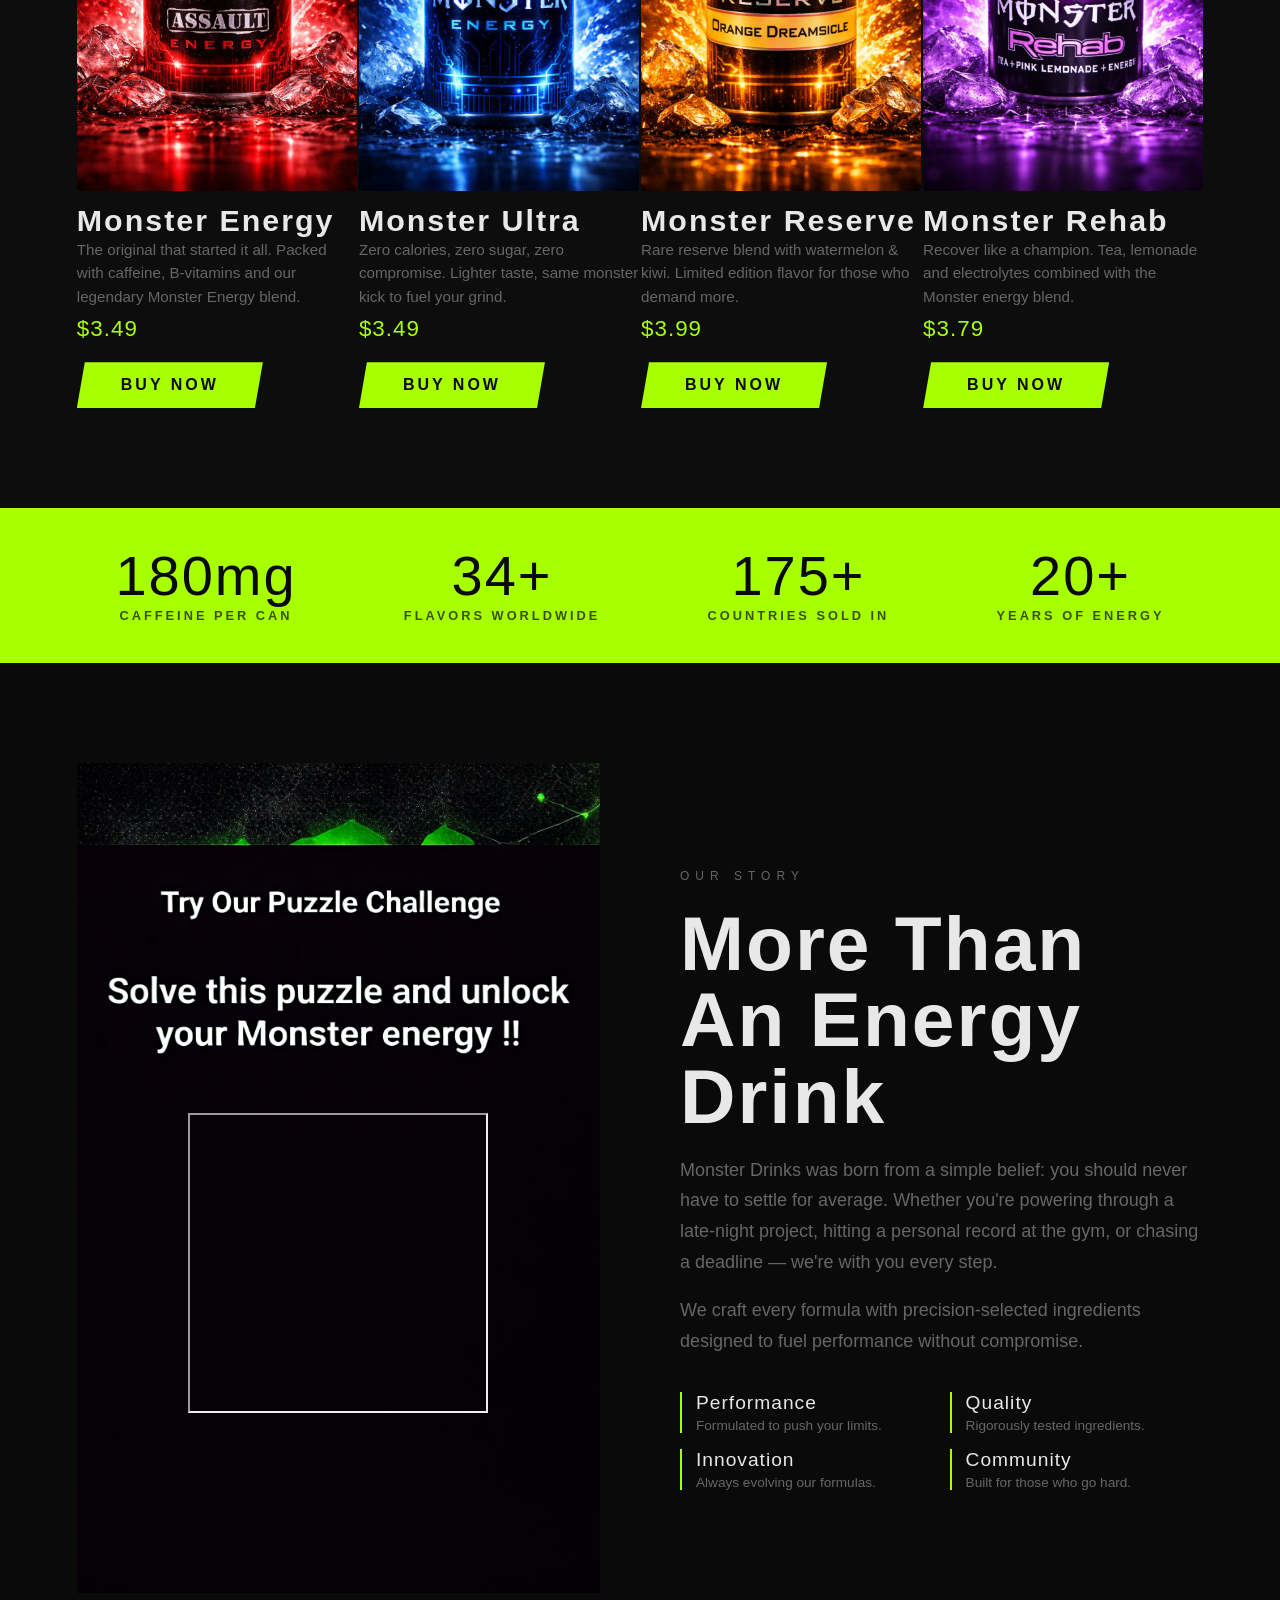
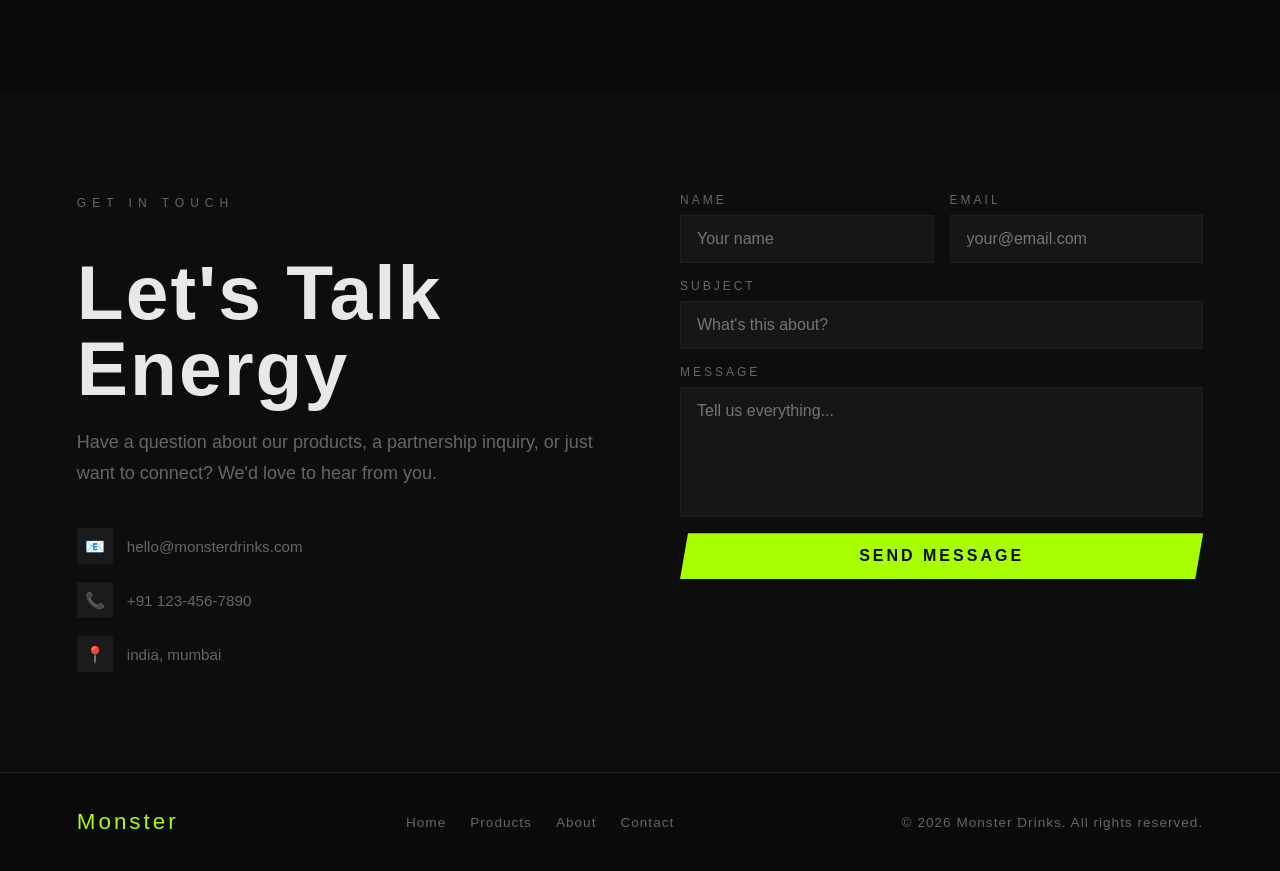
==== commit 5773b69f: "Refactor HTML and CSS for improved layout and responsiveness" ====
--- a/index.html
+++ b/index.html
@@ -10,7 +10,6 @@
       <!-- NAV -->
         <nav>
           <a href="#home" class="nav-logo">Monster Drink</a>
-          <div class="menu-toggle">☰</div>
           <div class="nav-links">
             <a href="#home">Home</a>
             <a href="#products">Products</a>
@@ -119,7 +118,7 @@
     <div class="about-visual">
       <div class="about-bg-box">
         <div class="puzzle">
-        <iframe src="https://ruwix.com/online-puzzle-simulators/sliding-15-puzzle?scale=1&rept=1&scram=1&nums=1&pic=https%3A%2F%2Fi1.sndcdn.com%2Favatars-000009354847-p9a6gy-t1080x1080.jpg" scrolling="no" style="overflow: hidden;max-width: 100%;" width="300" height="300"></iframe>
+        <iframe src="https://ruwix.com/online-puzzle-simulators/sliding-15-puzzle?scale=1&rept=1&scram=1&nums=1&pic=https%3A%2F%2Fi1.sndcdn.com%2Favatars-000009354847-p9a6gy-t1080x1080.jpg" scrolling="no" style="overflow: hidden;" width="300" height="300"></iframe>
         </div>
   <!-- <img src="green-can.png" alt="Monster Energy Can"> -->
 </div>
--- a/style.css
+++ b/style.css
@@ -38,7 +38,6 @@
   position: relative;
   top: 90px;
 }
-
 
 
 /* ============================================
@@ -337,7 +336,6 @@
   background-repeat: no-repeat;
 }
 
-
 /*.can-green  { background: linear-gradient(160deg, #1a2a00, #3a5c00); color: var(--green); }*/
 .can-green {
   background-image: url("red-can.png");
@@ -370,7 +368,6 @@
   background-position: center;
   background-repeat: no-repeat;
 }
-
 
 .product-name {
   font-family: 'Bebas Neue', sans-serif;
@@ -663,7 +660,6 @@
   z-index: 1;
 }
 
-
 .product-tag {
   margin-top: 5px;
 }
@@ -681,7 +677,6 @@
   padding-bottom: 100px;*/
 }
 
-
   .puzzle {
      display:flex;
   justify-content: center;
